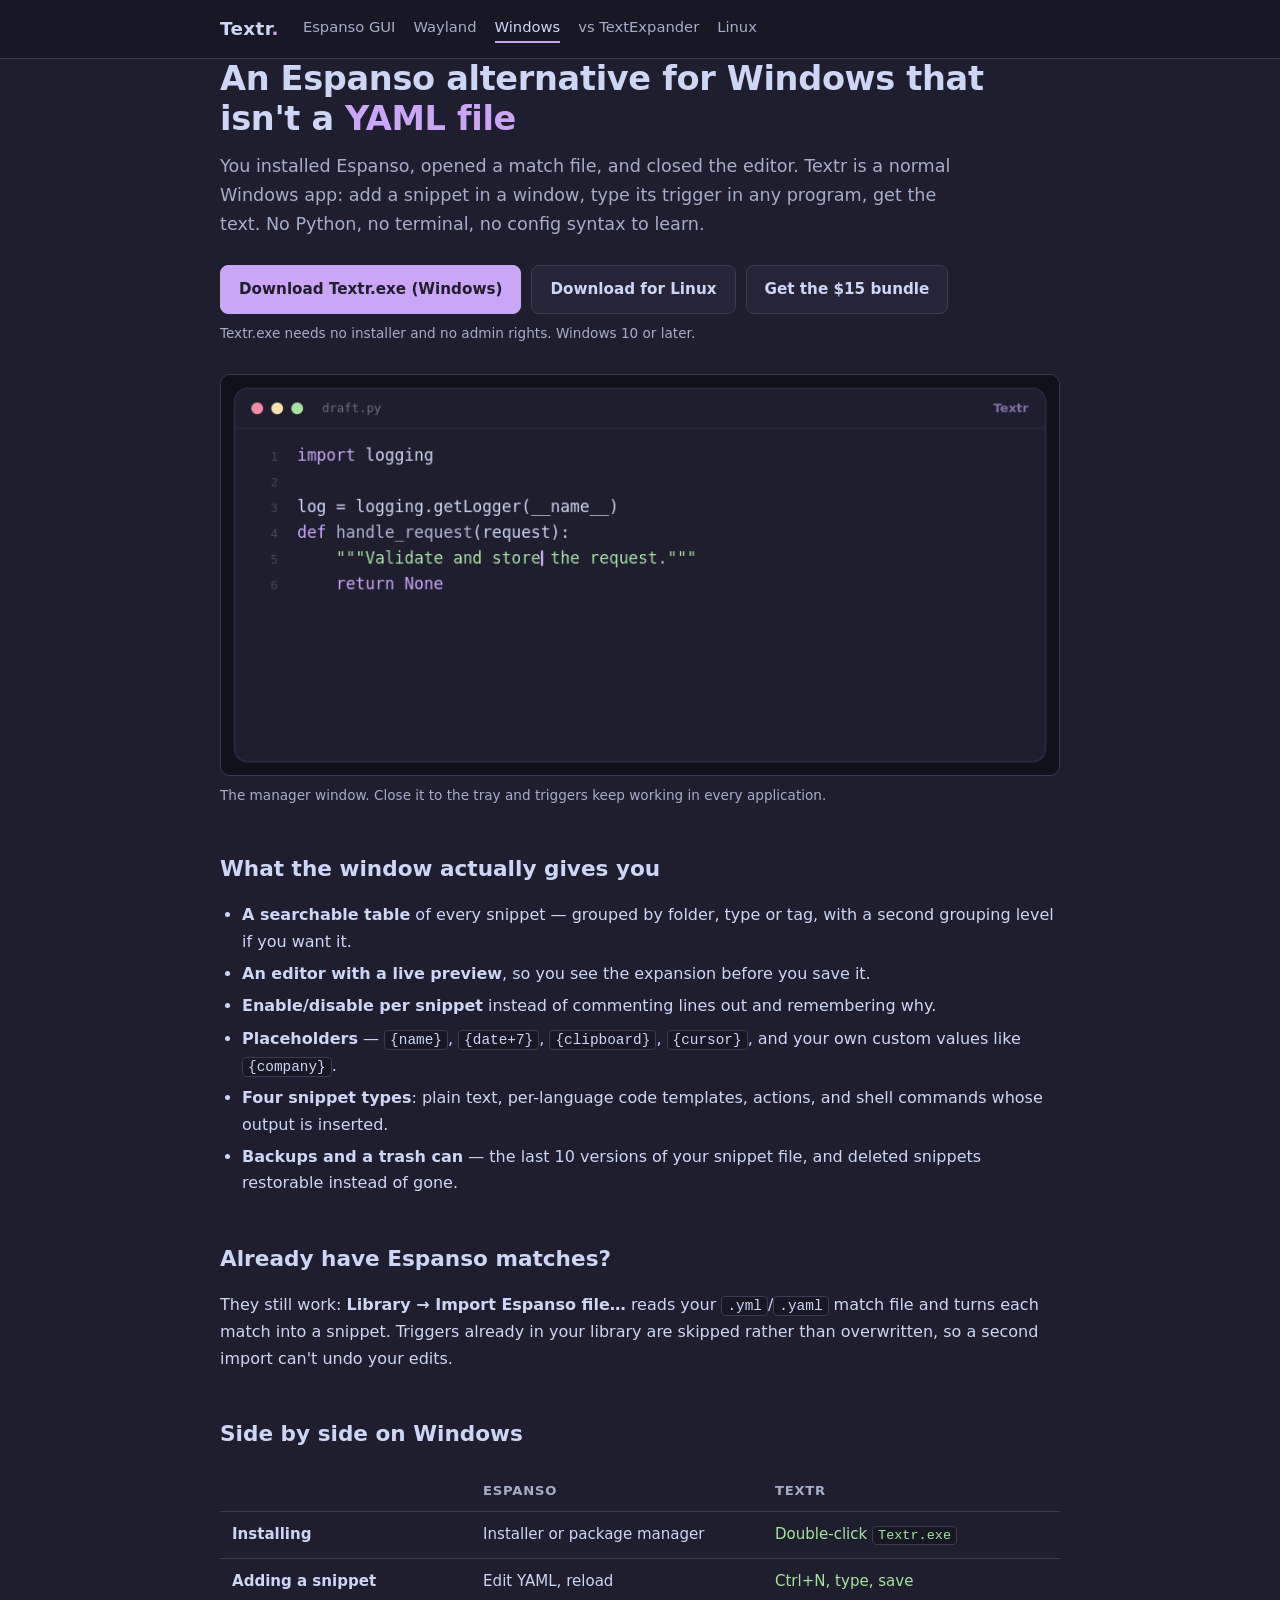
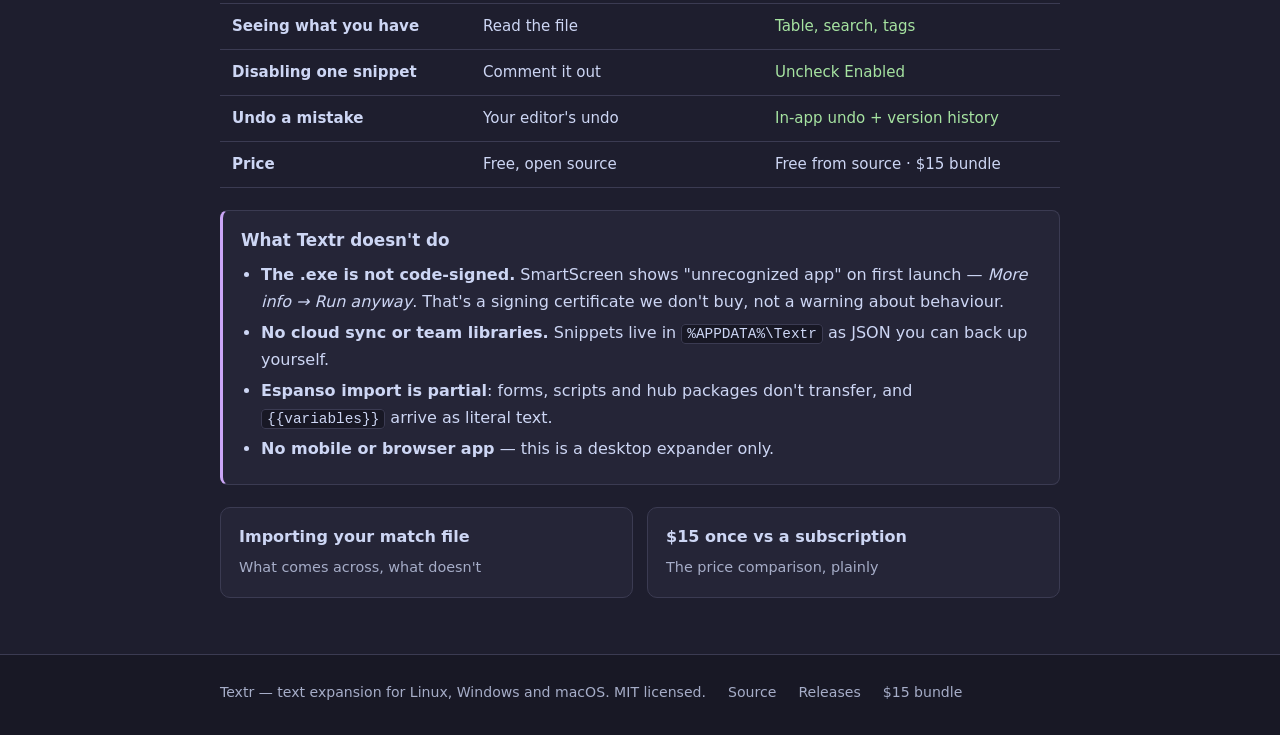
==== espanso-alternative-windows/index.html @ 87aaef40 "Serve the landing pages from the Pages branch root Pages is enabled as a branch deploy from master, " ====
<!doctype html>
<html lang="en">
<head>
<meta charset="utf-8">
<meta name="viewport" content="width=device-width, initial-scale=1">
<title>Espanso alternative for Windows — a GUI, not a YAML file | Textr</title>
<meta name="description" content="Download Textr.exe and manage snippets in a window instead of a match file. Windows 10+, no Python, no terminal. Imports Espanso match files if you already have them, and skips triggers you've edited.">
<meta name="theme-color" content="#1e1e2e">
<meta property="og:type" content="website">
<meta property="og:title" content="Espanso alternative for Windows — a GUI, not a YAML file">
<meta property="og:description" content="A prebuilt .exe, a snippet table and a tray icon. For everyone who opened a match file and closed the editor.">
<link rel="stylesheet" href="../style.css">
</head>
<body>
<header class="nav">
  <div class="wrap">
    <a class="brand" href="../">Textr<span>.</span></a>
    <nav>
      <a href="../espanso-gui/">Espanso GUI</a>
      <a href="../text-expander-wayland/">Wayland</a>
      <a href="../espanso-alternative-windows/" aria-current="page">Windows</a>
      <a href="../textexpander-alternative/">vs TextExpander</a>
      <a href="../text-expander-linux/">Linux</a>
    </nav>
  </div>
</header>

<main class="wrap">
  <h1>An Espanso alternative for Windows that isn't a <em>YAML file</em></h1>
  <p class="lede">You installed Espanso, opened a match file, and closed the editor. Textr is a normal Windows app: add a snippet in a window, type its trigger in any program, get the text. No Python, no terminal, no config syntax to learn.</p>

  <div class="buttons">
    <a class="btn btn-primary" href="https://github.com/Landaluce/Textr/releases/latest">Download Textr.exe (Windows)</a>
    <a class="btn" href="https://github.com/Landaluce/Textr/releases/latest">Download for Linux</a>
    <a class="btn" href="https://alvaroluce.gumroad.com/l/textr">Get the $15 bundle</a>
  </div>
  <p class="hint">Textr.exe needs no installer and no admin rights. Windows 10 or later.</p>

  <figure>
    <img src="../assets/demo.gif" width="880" height="420" alt="Textr's snippet manager: searching snippets and expanding a trigger into a Python template">
    <figcaption>The manager window. Close it to the tray and triggers keep working in every application.</figcaption>
  </figure>

  <h2>What the window actually gives you</h2>
  <ul>
    <li><strong>A searchable table</strong> of every snippet — grouped by folder, type or tag, with a second grouping level if you want it.</li>
    <li><strong>An editor with a live preview</strong>, so you see the expansion before you save it.</li>
    <li><strong>Enable/disable per snippet</strong> instead of commenting lines out and remembering why.</li>
    <li><strong>Placeholders</strong> — <code>{name}</code>, <code>{date+7}</code>, <code>{clipboard}</code>, <code>{cursor}</code>, and your own custom values like <code>{company}</code>.</li>
    <li><strong>Four snippet types</strong>: plain text, per-language code templates, actions, and shell commands whose output is inserted.</li>
    <li><strong>Backups and a trash can</strong> — the last 10 versions of your snippet file, and deleted snippets restorable instead of gone.</li>
  </ul>

  <h2>Already have Espanso matches?</h2>
  <p>They still work: <strong>Library → Import Espanso file…</strong> reads your <code>.yml</code>/<code>.yaml</code> match file and turns each match into a snippet. Triggers already in your library are skipped rather than overwritten, so a second import can't undo your edits.</p>

  <h2>Side by side on Windows</h2>
  <div class="table-scroll">
  <table>
    <thead><tr><th> </th><th>Espanso</th><th>Textr</th></tr></thead>
    <tbody>
      <tr><th>Installing</th><td>Installer or package manager</td><td class="yes">Double-click <code>Textr.exe</code></td></tr>
      <tr><th>Adding a snippet</th><td>Edit YAML, reload</td><td class="yes">Ctrl+N, type, save</td></tr>
      <tr><th>Seeing what you have</th><td>Read the file</td><td class="yes">Table, search, tags</td></tr>
      <tr><th>Disabling one snippet</th><td>Comment it out</td><td class="yes">Uncheck Enabled</td></tr>
      <tr><th>Undo a mistake</th><td>Your editor's undo</td><td class="yes">In-app undo + version history</td></tr>
      <tr><th>Price</th><td>Free, open source</td><td>Free from source · $15 bundle</td></tr>
    </tbody>
  </table>
  </div>

  <div class="note">
    <h3>What Textr doesn't do</h3>
    <ul>
      <li><strong>The .exe is not code-signed.</strong> SmartScreen shows "unrecognized app" on first launch — <em>More info → Run anyway</em>. That's a signing certificate we don't buy, not a warning about behaviour.</li>
      <li><strong>No cloud sync or team libraries.</strong> Snippets live in <code>%APPDATA%\Textr</code> as JSON you can back up yourself.</li>
      <li><strong>Espanso import is partial</strong>: forms, scripts and hub packages don't transfer, and <code>{{variables}}</code> arrive as literal text.</li>
      <li><strong>No mobile or browser app</strong> — this is a desktop expander only.</li>
    </ul>
  </div>

  <div class="cards">
    <a class="card" href="../espanso-gui/"><strong>Importing your match file</strong><span>What comes across, what doesn't</span></a>
    <a class="card" href="../textexpander-alternative/"><strong>$15 once vs a subscription</strong><span>The price comparison, plainly</span></a>
  </div>
</main>

<footer>
  <div class="wrap">
    <span>Textr — text expansion for Linux, Windows and macOS. MIT licensed.</span>
    <a href="https://github.com/Landaluce/Textr">Source</a>
    <a href="https://github.com/Landaluce/Textr/releases/latest">Releases</a>
    <a href="https://alvaroluce.gumroad.com/l/textr">$15 bundle</a>
  </div>
</footer>
</body>
</html>
---- style.css ----
:root {
  --bg: #1e1e2e;
  --bg-deep: #181825;
  --panel: #252537;
  --border: #3b3b52;
  --text: #cdd6f4;
  --muted: #a6adc8;
  --accent: #cba6f7;
  --accent-2: #89b4fa;
  --green: #a6e3a1;
  --red: #f38ba8;
}

* { box-sizing: border-box; }

html { -webkit-text-size-adjust: 100%; }

body {
  margin: 0;
  background: var(--bg);
  color: var(--text);
  font: 16px/1.65 system-ui, -apple-system, "Segoe UI", Roboto, Ubuntu, Cantarell, sans-serif;
}

.wrap { max-width: 880px; margin: 0 auto; padding: 0 20px; }

a { color: var(--accent-2); text-decoration: none; }
a:hover { text-decoration: underline; }

header.nav {
  border-bottom: 1px solid var(--border);
  background: var(--bg-deep);
  position: sticky;
  top: 0;
  z-index: 10;
}
header.nav .wrap {
  display: flex;
  align-items: center;
  gap: 24px;
  min-height: 58px;
  flex-wrap: wrap;
}
.brand {
  font-weight: 700;
  font-size: 1.15rem;
  color: var(--text);
  letter-spacing: 0.02em;
}
.brand span { color: var(--accent); }
header.nav nav { display: flex; gap: 18px; flex-wrap: wrap; font-size: 0.92rem; }
header.nav nav a { color: var(--muted); }
header.nav nav a:hover { color: var(--text); text-decoration: none; }
header.nav nav a[aria-current="page"] { color: var(--text); border-bottom: 2px solid var(--accent); padding-bottom: 2px; }

main { padding: 44px 0 20px; }

h1 {
  font-size: 2.1rem;
  line-height: 1.2;
  margin: 0 0 12px;
  letter-spacing: -0.01em;
}
h1 em { color: var(--accent); font-style: normal; }
h2 { font-size: 1.35rem; margin: 44px 0 12px; }
h3 { font-size: 1.05rem; margin: 26px 0 6px; }

.lede { font-size: 1.1rem; color: var(--muted); margin: 0 0 26px; max-width: 66ch; }

.buttons { display: flex; gap: 10px; flex-wrap: wrap; margin: 26px 0 8px; }
.btn {
  display: inline-block;
  padding: 11px 18px;
  border-radius: 8px;
  border: 1px solid var(--border);
  background: var(--panel);
  color: var(--text);
  font-weight: 600;
  font-size: 0.95rem;
}
.btn:hover { border-color: var(--accent); text-decoration: none; }
.btn-primary { background: var(--accent); border-color: var(--accent); color: #1e1e2e; }
.btn-primary:hover { background: #d7b7fb; border-color: #d7b7fb; }
.hint { color: var(--muted); font-size: 0.85rem; margin: 0 0 30px; }

figure { margin: 26px 0; }
figure img {
  display: block;
  width: 100%;
  height: auto;
  border: 1px solid var(--border);
  border-radius: 10px;
  background: var(--bg-deep);
}
figcaption { color: var(--muted); font-size: 0.85rem; margin-top: 8px; }

.table-scroll { overflow-x: auto; margin: 18px 0 8px; }
table { width: 100%; border-collapse: collapse; font-size: 0.94rem; min-width: 520px; }
th, td { text-align: left; padding: 10px 12px; border-bottom: 1px solid var(--border); vertical-align: top; }
thead th { color: var(--muted); font-weight: 600; font-size: 0.82rem; text-transform: uppercase; letter-spacing: 0.06em; }
tbody th { font-weight: 600; color: var(--text); white-space: nowrap; }
td.yes { color: var(--green); }
td.no { color: var(--red); }

.note {
  border: 1px solid var(--border);
  border-left: 3px solid var(--accent);
  background: var(--panel);
  border-radius: 8px;
  padding: 16px 18px;
  margin: 22px 0;
}
.note h2, .note h3 { margin-top: 0; }
.note ul { margin: 8px 0 0; padding-left: 20px; }
.note li { margin: 5px 0; }

ol, ul { padding-left: 22px; }
li { margin: 6px 0; }

code, pre {
  font-family: ui-monospace, SFMono-Regular, "SF Mono", Menlo, Consolas, monospace;
  font-size: 0.9em;
}
code { background: var(--bg-deep); border: 1px solid var(--border); border-radius: 4px; padding: 1px 5px; }
pre {
  background: var(--bg-deep);
  border: 1px solid var(--border);
  border-radius: 8px;
  padding: 14px 16px;
  overflow-x: auto;
}
pre code { background: none; border: 0; padding: 0; }

.cards { display: grid; grid-template-columns: repeat(auto-fit, minmax(240px, 1fr)); gap: 14px; margin: 22px 0; }
.card {
  display: block;
  border: 1px solid var(--border);
  background: var(--panel);
  border-radius: 10px;
  padding: 16px 18px;
  color: var(--text);
}
.card:hover { border-color: var(--accent); text-decoration: none; }
.card strong { display: block; margin-bottom: 4px; }
.card span { color: var(--muted); font-size: 0.9rem; }

footer {
  border-top: 1px solid var(--border);
  background: var(--bg-deep);
  color: var(--muted);
  font-size: 0.88rem;
  margin-top: 56px;
  padding: 26px 0 34px;
}
footer .wrap { display: flex; gap: 10px 22px; flex-wrap: wrap; }
footer a { color: var(--muted); }
footer a:hover { color: var(--text); }

@media (max-width: 560px) {
  h1 { font-size: 1.7rem; }
  main { padding-top: 30px; }
  .btn { width: 100%; text-align: center; }
}
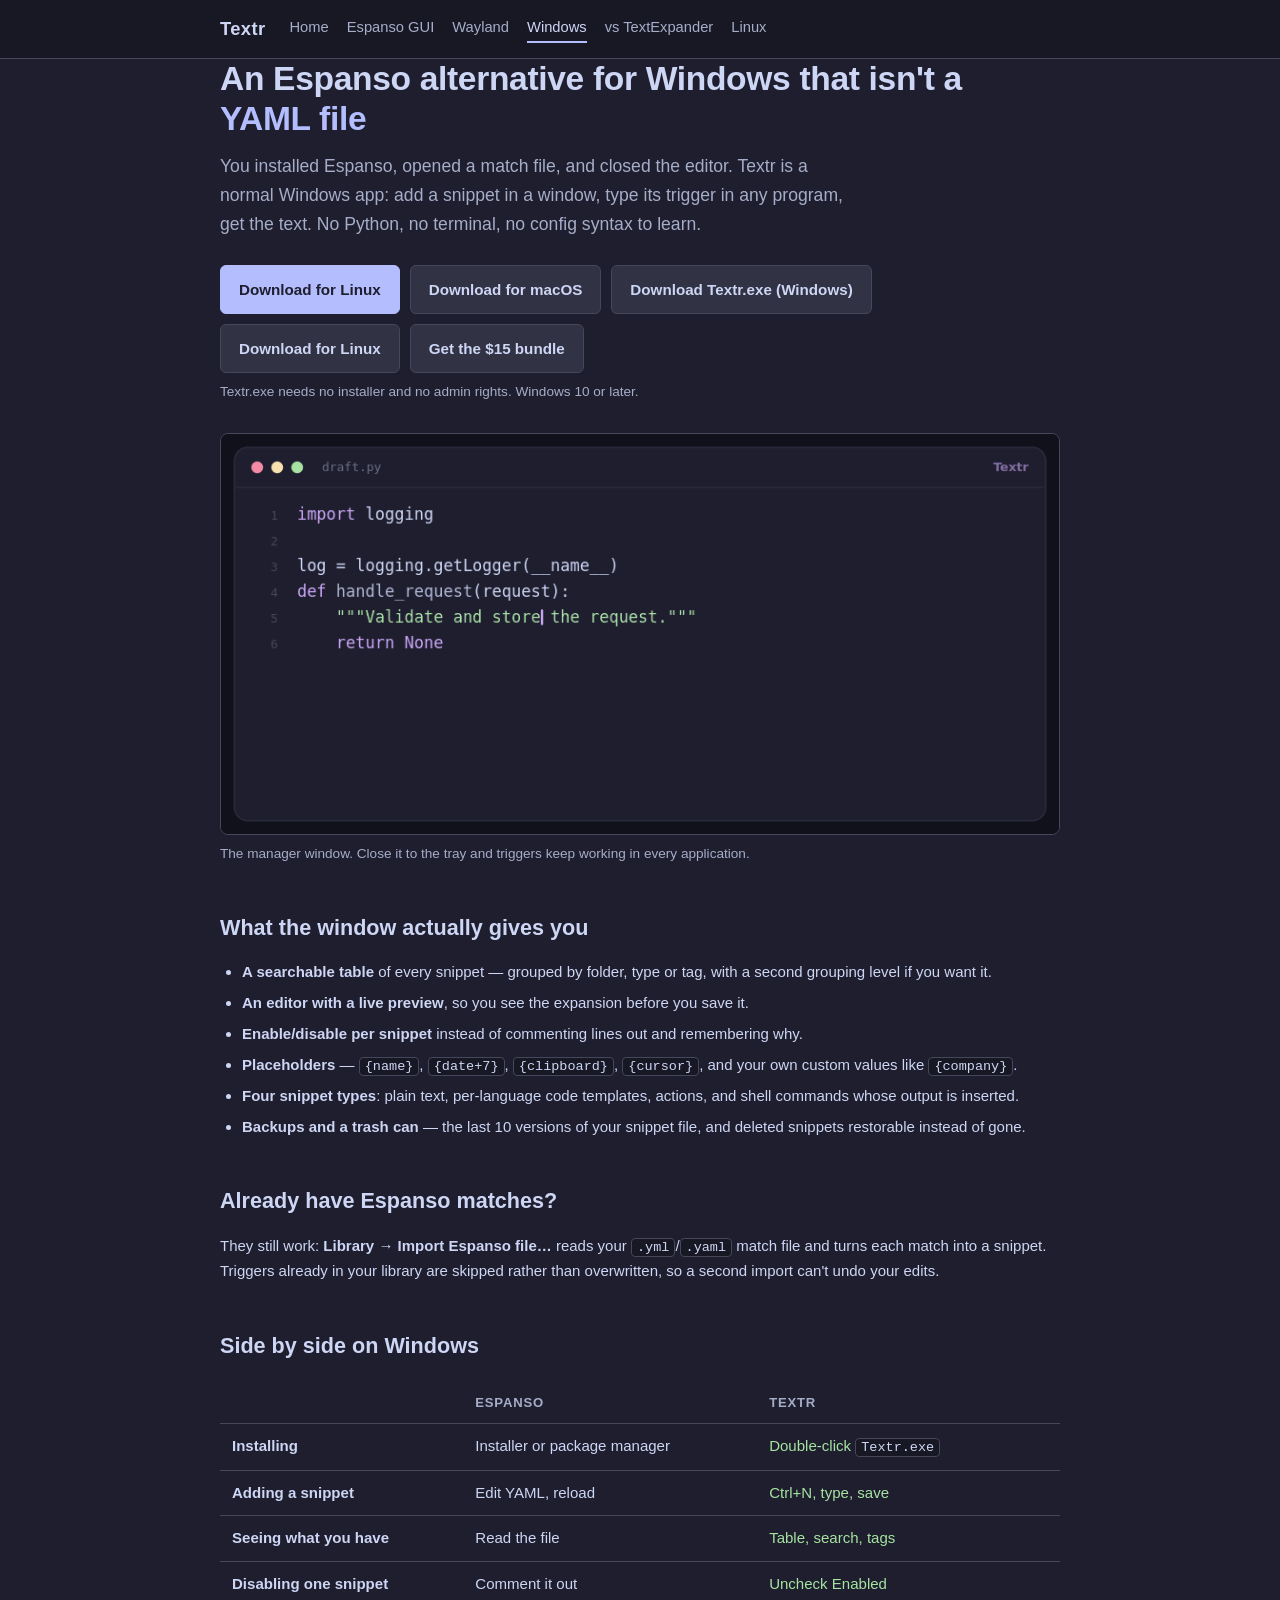
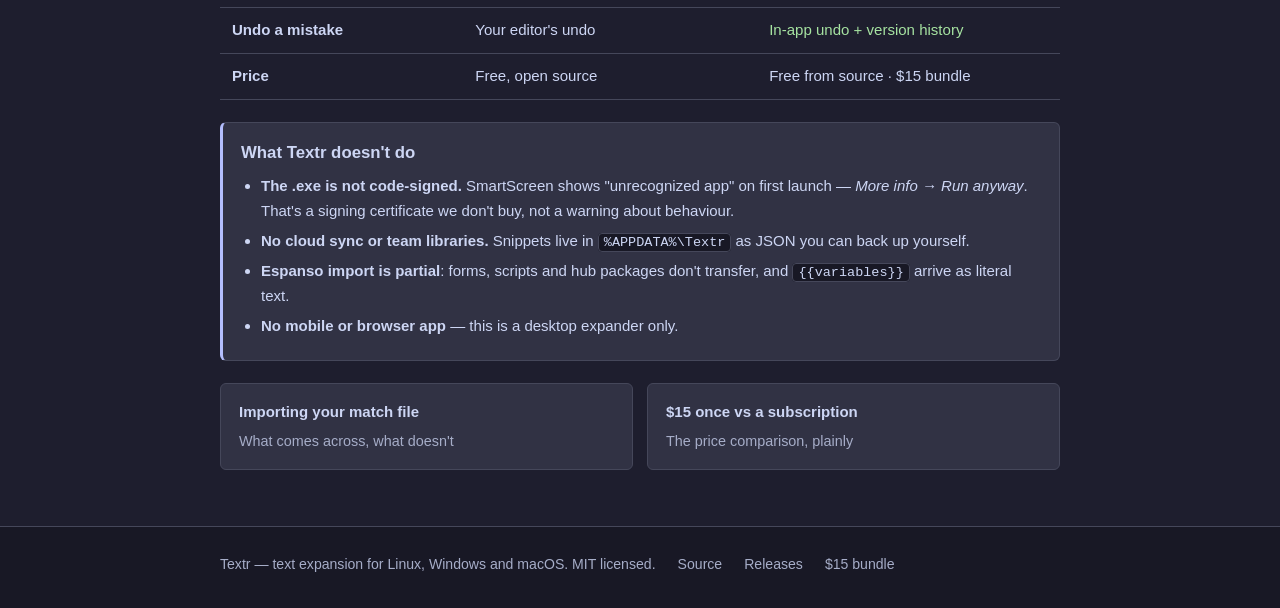
==== commit 592b7673: "Add a macOS download and Home link, and match the app's theme tokens The macOS build had no button a" ====
--- a/espanso-alternative-windows/index.html
+++ b/espanso-alternative-windows/index.html
@@ -9,13 +9,16 @@
 <meta property="og:type" content="website">
 <meta property="og:title" content="Espanso alternative for Windows — a GUI, not a YAML file">
 <meta property="og:description" content="A prebuilt .exe, a snippet table and a tray icon. For everyone who opened a match file and closed the editor.">
-<link rel="stylesheet" href="../style.css">
+<meta name="color-scheme" content="dark">
+<style>html{background:#1e1e2e;color:#cdd6f4}</style>
+<link rel="stylesheet" href="../style.css?v=2">
 </head>
 <body>
 <header class="nav">
   <div class="wrap">
-    <a class="brand" href="../">Textr<span>.</span></a>
+    <a class="brand" href="../">Textr</a>
     <nav>
+      <a href="../">Home</a>
       <a href="../espanso-gui/">Espanso GUI</a>
       <a href="../text-expander-wayland/">Wayland</a>
       <a href="../espanso-alternative-windows/" aria-current="page">Windows</a>
@@ -30,7 +33,9 @@
   <p class="lede">You installed Espanso, opened a match file, and closed the editor. Textr is a normal Windows app: add a snippet in a window, type its trigger in any program, get the text. No Python, no terminal, no config syntax to learn.</p>
 
   <div class="buttons">
-    <a class="btn btn-primary" href="https://github.com/Landaluce/Textr/releases/latest">Download Textr.exe (Windows)</a>
+    <a class="btn btn-primary" href="https://github.com/Landaluce/Textr/releases/latest">Download for Linux</a>
+    <a class="btn" href="https://github.com/Landaluce/Textr/releases/latest">Download for macOS</a>
+    <a class="btn" href="https://github.com/Landaluce/Textr/releases/latest">Download Textr.exe (Windows)</a>
     <a class="btn" href="https://github.com/Landaluce/Textr/releases/latest">Download for Linux</a>
     <a class="btn" href="https://alvaroluce.gumroad.com/l/textr">Get the $15 bundle</a>
   </div>
--- a/style.css
+++ b/style.css
@@ -1,30 +1,40 @@
+/* Palette mirrors Textr's own stylesheet.py (Catppuccin Mocha):
+   base #1e1e2e, mantle #181825, surface0 #313244, surface1 #45475a,
+   text #cdd6f4, subtext0 #a6adc8, lavender #b4befe, blue #89b4fa. */
+
 :root {
-  --bg: #1e1e2e;
-  --bg-deep: #181825;
-  --panel: #252537;
-  --border: #3b3b52;
+  --bg: #1e1e2e;       /* base, same as QWidget background */
+  --bg-deep: #181825;  /* mantle, used for header/footer/code */
+  --panel: #313244;    /* surface0, same as the app's buttons/panels */
+  --border: #45475a;   /* surface1, same as QGroupBox borders */
   --text: #cdd6f4;
   --muted: #a6adc8;
-  --accent: #cba6f7;
-  --accent-2: #89b4fa;
+  --accent: #b4befe;   /* lavender: the app's single primary action colour */
+  --link: #89b4fa;
   --green: #a6e3a1;
   --red: #f38ba8;
 }
 
 * { box-sizing: border-box; }
 
-html { -webkit-text-size-adjust: 100%; }
+html {
+  -webkit-text-size-adjust: 100%;
+  background: var(--bg);
+  color-scheme: dark;
+}
 
 body {
   margin: 0;
   background: var(--bg);
   color: var(--text);
-  font: 16px/1.65 system-ui, -apple-system, "Segoe UI", Roboto, Ubuntu, Cantarell, sans-serif;
+  font-family: "Segoe UI", "Ubuntu", "Noto Sans", Arial, system-ui, sans-serif;
+  font-size: 15px;
+  line-height: 1.65;
 }
 
 .wrap { max-width: 880px; margin: 0 auto; padding: 0 20px; }
 
-a { color: var(--accent-2); text-decoration: none; }
+a { color: var(--link); text-decoration: none; }
 a:hover { text-decoration: underline; }
 
 header.nav {
@@ -47,7 +57,6 @@
   color: var(--text);
   letter-spacing: 0.02em;
 }
-.brand span { color: var(--accent); }
 header.nav nav { display: flex; gap: 18px; flex-wrap: wrap; font-size: 0.92rem; }
 header.nav nav a { color: var(--muted); }
 header.nav nav a:hover { color: var(--text); text-decoration: none; }
@@ -71,7 +80,7 @@
 .btn {
   display: inline-block;
   padding: 11px 18px;
-  border-radius: 8px;
+  border-radius: 6px;
   border: 1px solid var(--border);
   background: var(--panel);
   color: var(--text);
@@ -80,7 +89,7 @@
 }
 .btn:hover { border-color: var(--accent); text-decoration: none; }
 .btn-primary { background: var(--accent); border-color: var(--accent); color: #1e1e2e; }
-.btn-primary:hover { background: #d7b7fb; border-color: #d7b7fb; }
+.btn-primary:hover { background: #c7d0fe; border-color: #c7d0fe; }
 .hint { color: var(--muted); font-size: 0.85rem; margin: 0 0 30px; }
 
 figure { margin: 26px 0; }
@@ -89,7 +98,7 @@
   width: 100%;
   height: auto;
   border: 1px solid var(--border);
-  border-radius: 10px;
+  border-radius: 8px;
   background: var(--bg-deep);
 }
 figcaption { color: var(--muted); font-size: 0.85rem; margin-top: 8px; }
@@ -106,7 +115,7 @@
   border: 1px solid var(--border);
   border-left: 3px solid var(--accent);
   background: var(--panel);
-  border-radius: 8px;
+  border-radius: 6px;
   padding: 16px 18px;
   margin: 22px 0;
 }
@@ -121,11 +130,17 @@
   font-family: ui-monospace, SFMono-Regular, "SF Mono", Menlo, Consolas, monospace;
   font-size: 0.9em;
 }
-code { background: var(--bg-deep); border: 1px solid var(--border); border-radius: 4px; padding: 1px 5px; }
+code {
+  background: var(--bg-deep);
+  border: 1px solid var(--border);
+  border-radius: 4px;
+  padding: 1px 5px;
+  color: var(--text);
+}
 pre {
   background: var(--bg-deep);
   border: 1px solid var(--border);
-  border-radius: 8px;
+  border-radius: 6px;
   padding: 14px 16px;
   overflow-x: auto;
 }
@@ -136,7 +151,7 @@
   display: block;
   border: 1px solid var(--border);
   background: var(--panel);
-  border-radius: 10px;
+  border-radius: 6px;
   padding: 16px 18px;
   color: var(--text);
 }
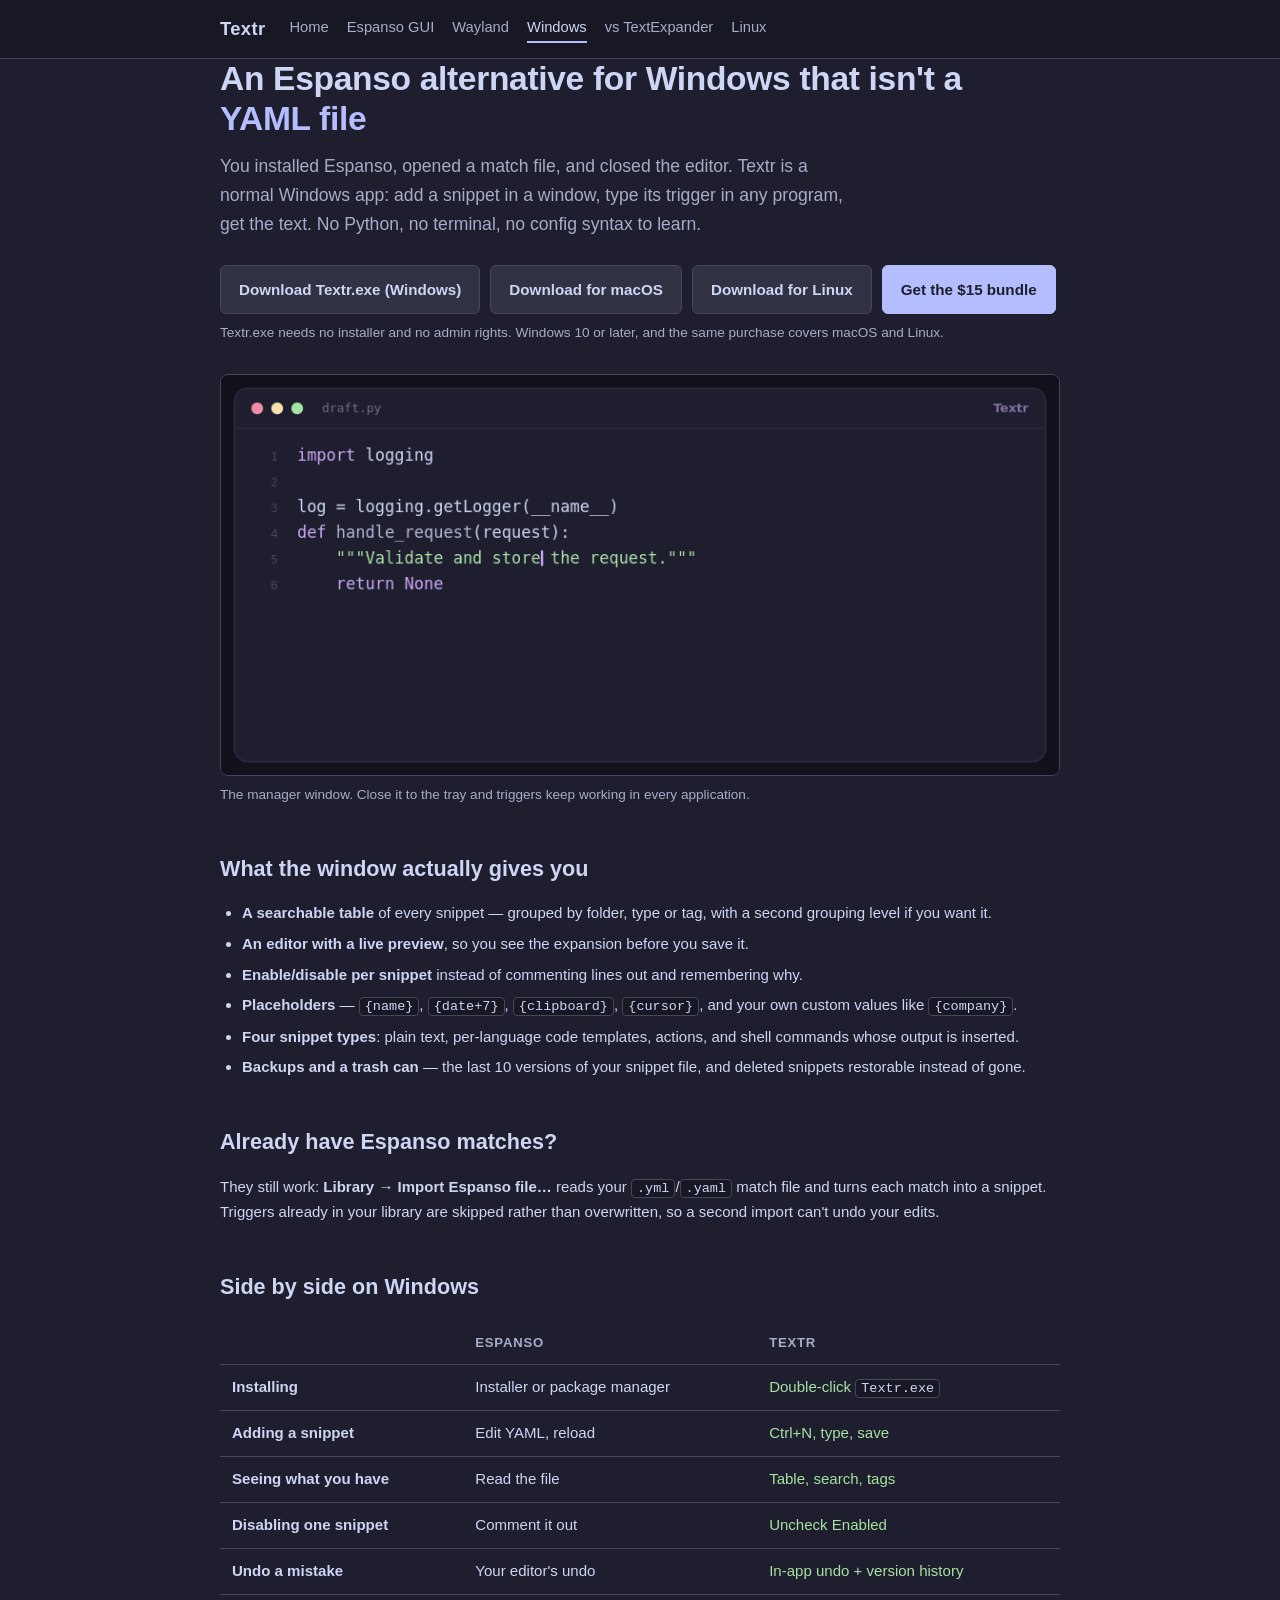
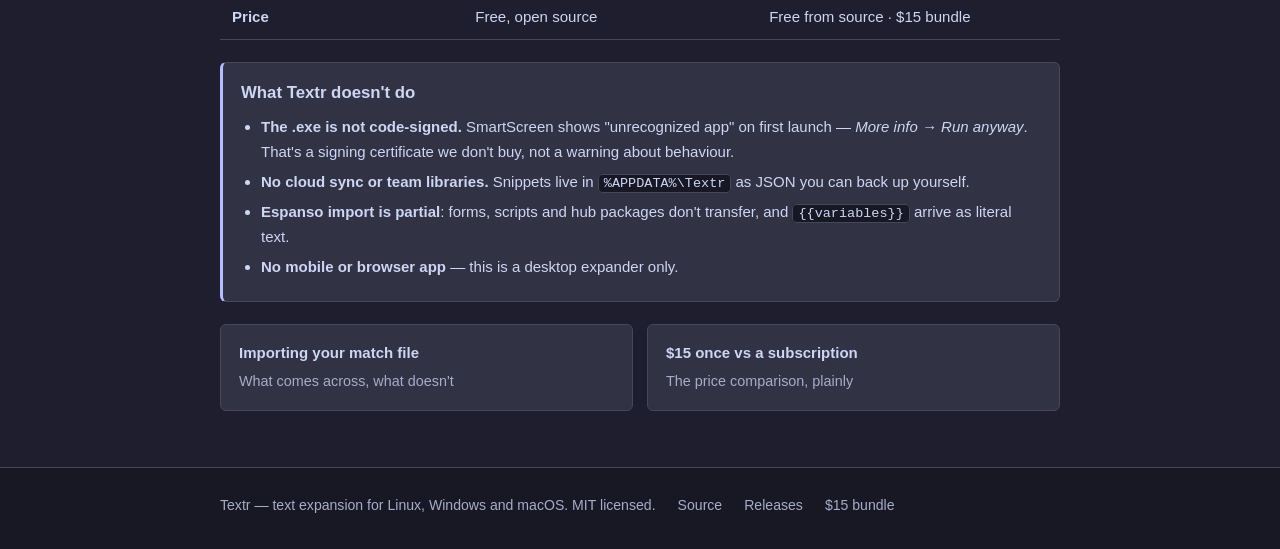
==== commit cde416c5: "Send every download button to the paid bundle The Linux, macOS and Windows buttons pointed at the fr" ====
--- a/espanso-alternative-windows/index.html
+++ b/espanso-alternative-windows/index.html
@@ -33,13 +33,12 @@
   <p class="lede">You installed Espanso, opened a match file, and closed the editor. Textr is a normal Windows app: add a snippet in a window, type its trigger in any program, get the text. No Python, no terminal, no config syntax to learn.</p>
 
   <div class="buttons">
-    <a class="btn btn-primary" href="https://github.com/Landaluce/Textr/releases/latest">Download for Linux</a>
-    <a class="btn" href="https://github.com/Landaluce/Textr/releases/latest">Download for macOS</a>
-    <a class="btn" href="https://github.com/Landaluce/Textr/releases/latest">Download Textr.exe (Windows)</a>
-    <a class="btn" href="https://github.com/Landaluce/Textr/releases/latest">Download for Linux</a>
-    <a class="btn" href="https://alvaroluce.gumroad.com/l/textr">Get the $15 bundle</a>
+    <a class="btn" href="https://alvaroluce.gumroad.com/l/textr">Download Textr.exe (Windows)</a>
+    <a class="btn" href="https://alvaroluce.gumroad.com/l/textr">Download for macOS</a>
+    <a class="btn" href="https://alvaroluce.gumroad.com/l/textr">Download for Linux</a>
+    <a class="btn btn-primary" href="https://alvaroluce.gumroad.com/l/textr">Get the $15 bundle</a>
   </div>
-  <p class="hint">Textr.exe needs no installer and no admin rights. Windows 10 or later.</p>
+  <p class="hint">Textr.exe needs no installer and no admin rights. Windows 10 or later, and the same purchase covers macOS and Linux.</p>
 
   <figure>
     <img src="../assets/demo.gif" width="880" height="420" alt="Textr's snippet manager: searching snippets and expanding a trigger into a Python template">
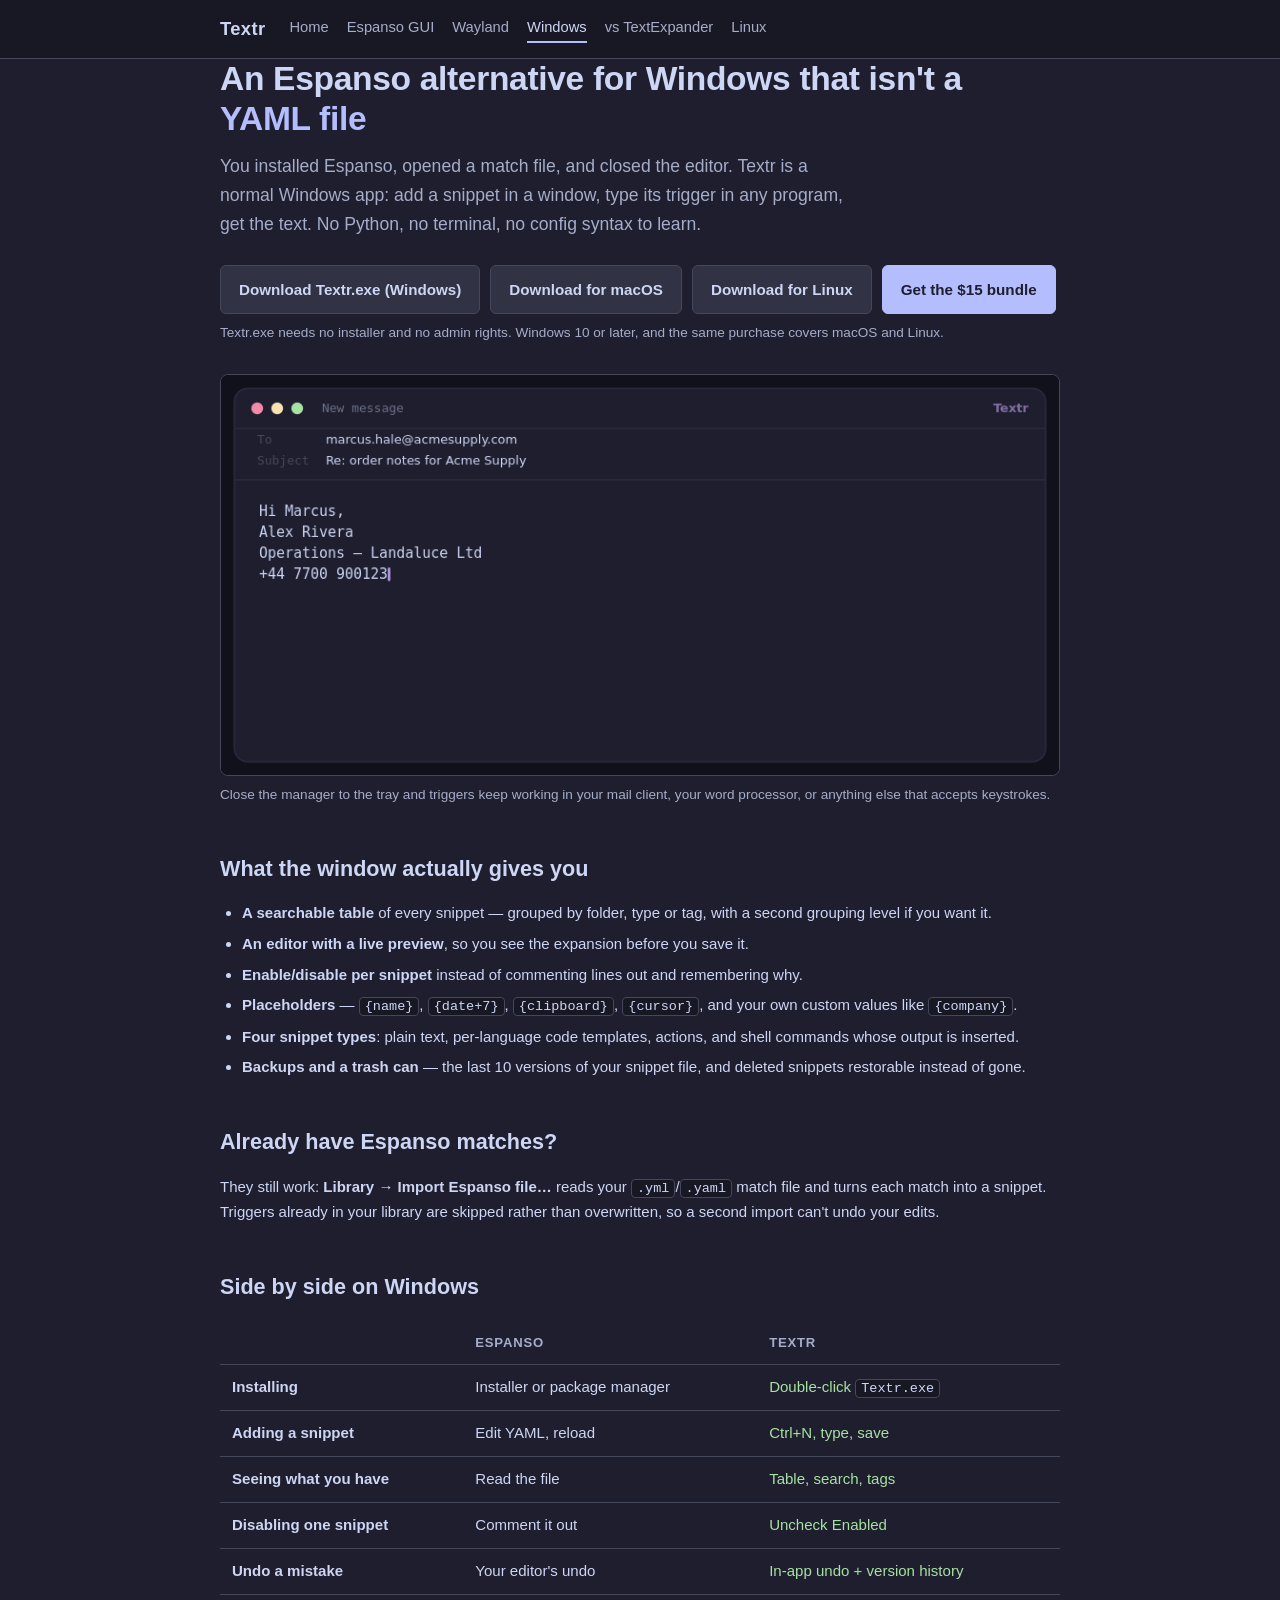
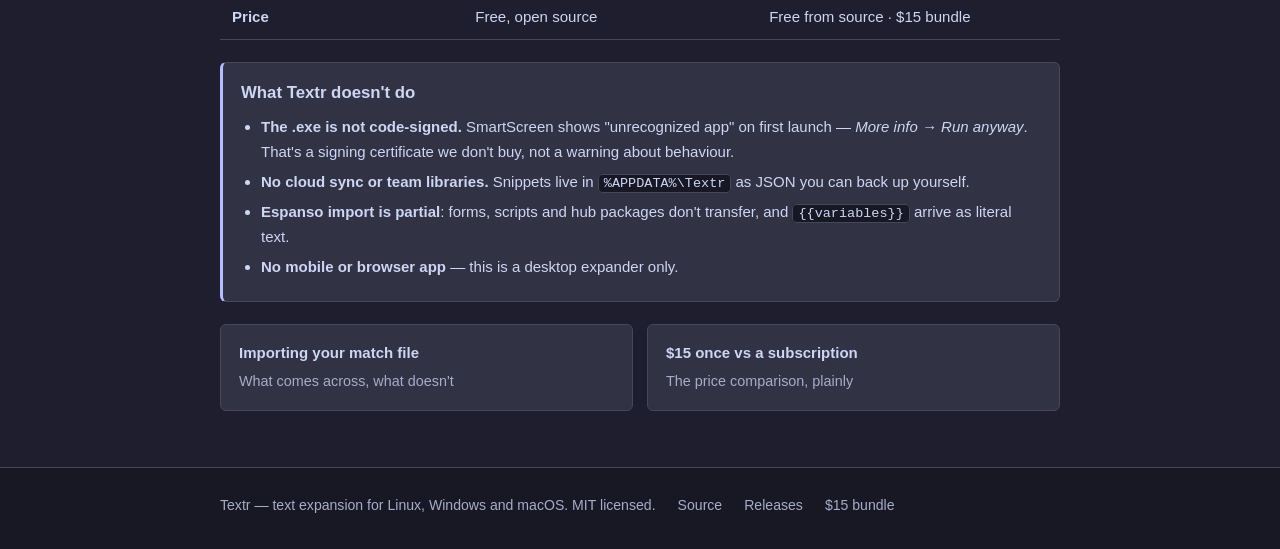
==== commit 8bb1e063: "Give each landing page its own demo GIF Every page reused the same editor animation, so five differe" ====
--- a/espanso-alternative-windows/index.html
+++ b/espanso-alternative-windows/index.html
@@ -41,8 +41,8 @@
   <p class="hint">Textr.exe needs no installer and no admin rights. Windows 10 or later, and the same purchase covers macOS and Linux.</p>
 
   <figure>
-    <img src="../assets/demo.gif" width="880" height="420" alt="Textr's snippet manager: searching snippets and expanding a trigger into a Python template">
-    <figcaption>The manager window. Close it to the tray and triggers keep working in every application.</figcaption>
+    <img src="../assets/demo-windows.gif" width="880" height="420" alt="Signature and address triggers expanding inside a mail compose window">
+    <figcaption>Close the manager to the tray and triggers keep working in your mail client, your word processor, or anything else that accepts keystrokes.</figcaption>
   </figure>
 
   <h2>What the window actually gives you</h2>
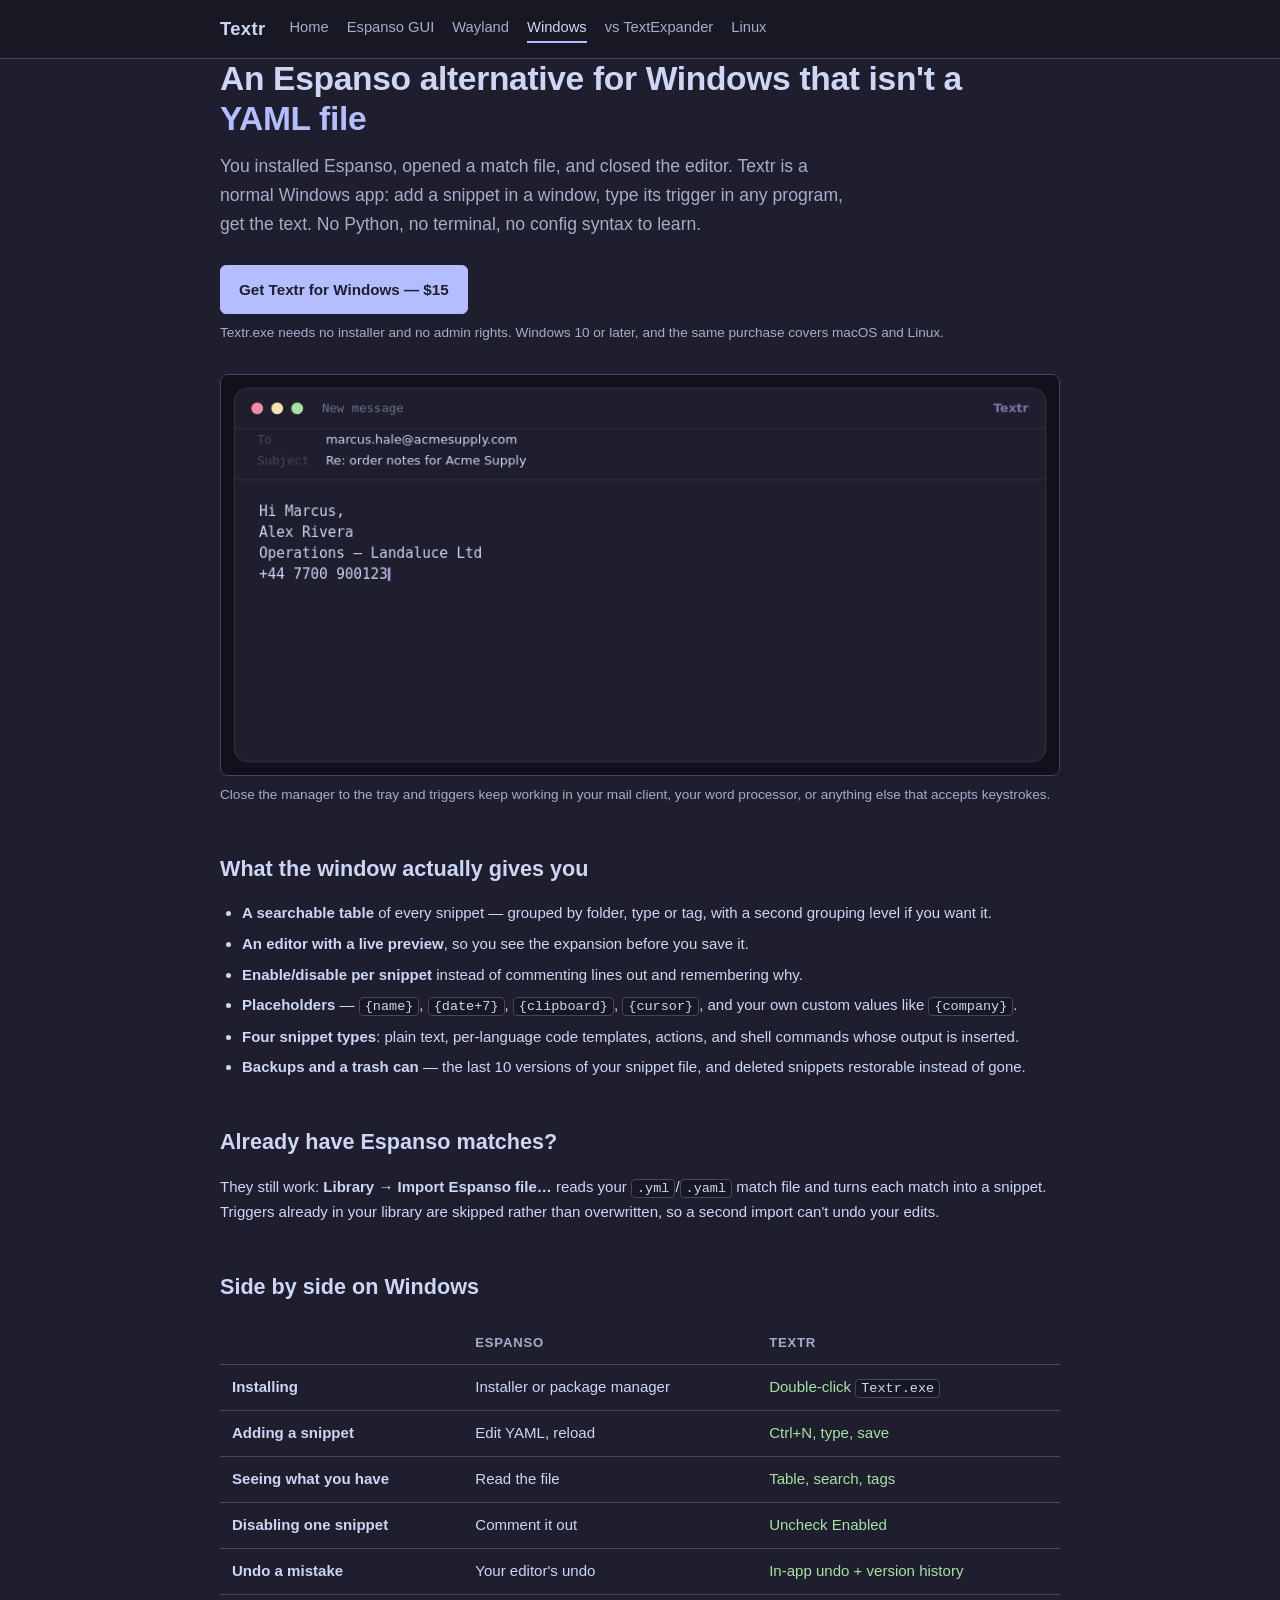
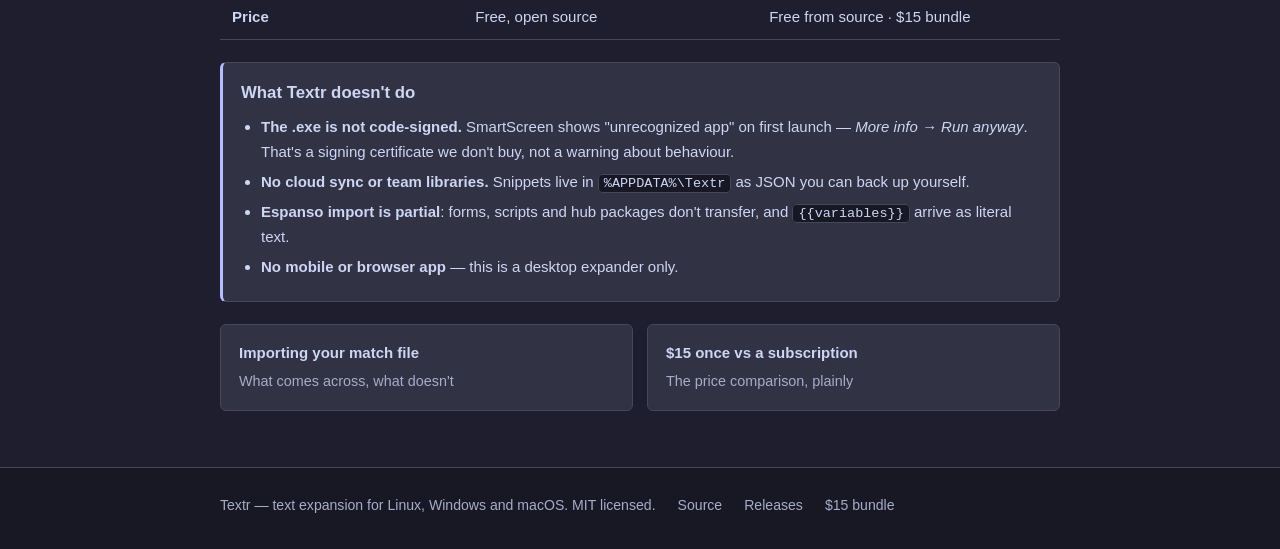
==== commit 79a45841: "Collapse four identical buttons into one call to action All four buttons per page opened the same Gu" ====
--- a/espanso-alternative-windows/index.html
+++ b/espanso-alternative-windows/index.html
@@ -33,10 +33,7 @@
   <p class="lede">You installed Espanso, opened a match file, and closed the editor. Textr is a normal Windows app: add a snippet in a window, type its trigger in any program, get the text. No Python, no terminal, no config syntax to learn.</p>
 
   <div class="buttons">
-    <a class="btn" href="https://alvaroluce.gumroad.com/l/textr">Download Textr.exe (Windows)</a>
-    <a class="btn" href="https://alvaroluce.gumroad.com/l/textr">Download for macOS</a>
-    <a class="btn" href="https://alvaroluce.gumroad.com/l/textr">Download for Linux</a>
-    <a class="btn btn-primary" href="https://alvaroluce.gumroad.com/l/textr">Get the $15 bundle</a>
+    <a class="btn btn-primary" href="https://alvaroluce.gumroad.com/l/textr">Get Textr for Windows — $15</a>
   </div>
   <p class="hint">Textr.exe needs no installer and no admin rights. Windows 10 or later, and the same purchase covers macOS and Linux.</p>
 
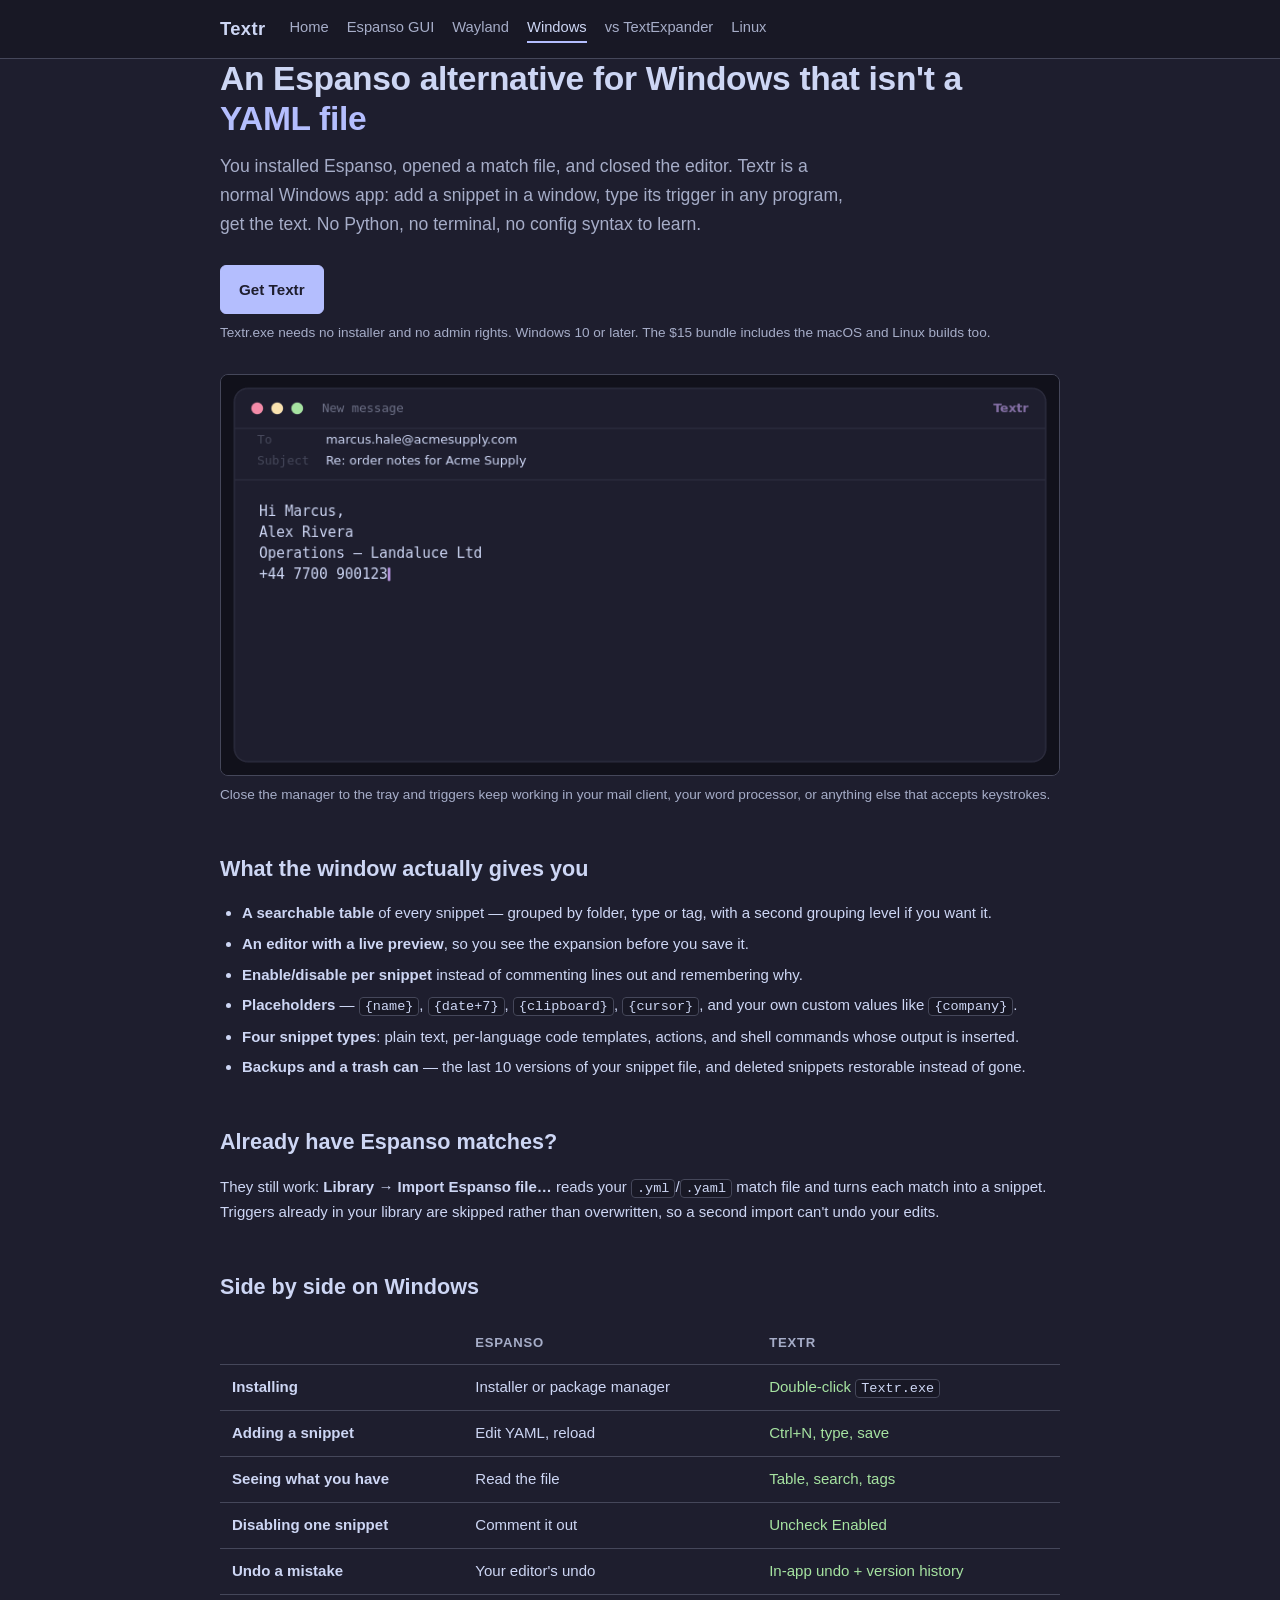
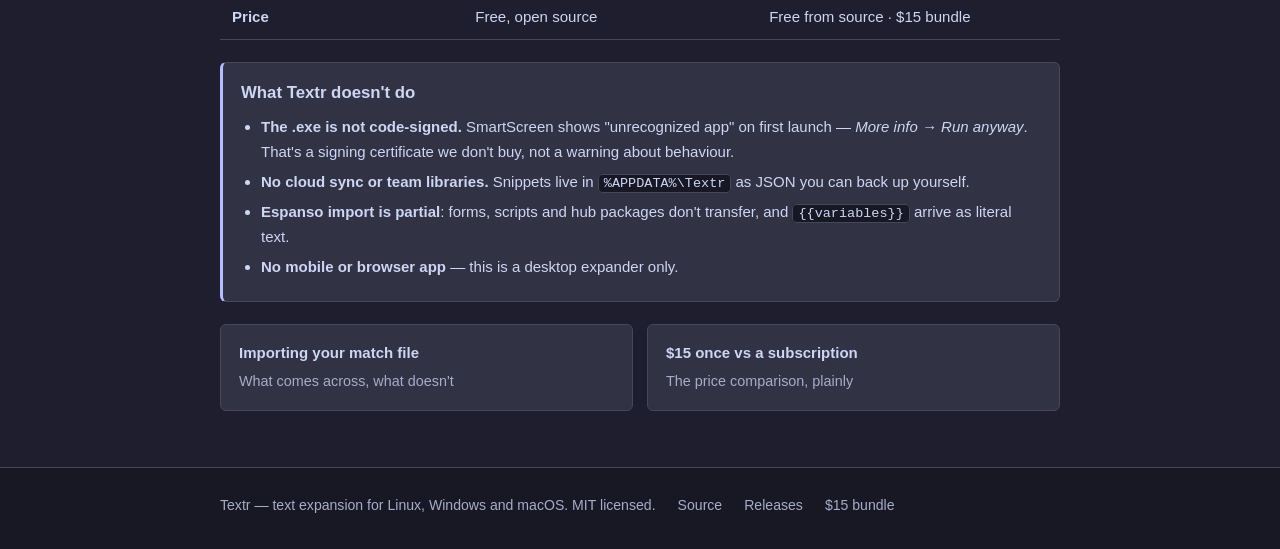
==== commit 9abe2b12: "Shorten the call to action to "Get Textr" The button spent its space on price and platform, which th" ====
--- a/espanso-alternative-windows/index.html
+++ b/espanso-alternative-windows/index.html
@@ -33,9 +33,9 @@
   <p class="lede">You installed Espanso, opened a match file, and closed the editor. Textr is a normal Windows app: add a snippet in a window, type its trigger in any program, get the text. No Python, no terminal, no config syntax to learn.</p>
 
   <div class="buttons">
-    <a class="btn btn-primary" href="https://alvaroluce.gumroad.com/l/textr">Get Textr for Windows — $15</a>
+    <a class="btn btn-primary" href="https://alvaroluce.gumroad.com/l/textr">Get Textr</a>
   </div>
-  <p class="hint">Textr.exe needs no installer and no admin rights. Windows 10 or later, and the same purchase covers macOS and Linux.</p>
+  <p class="hint">Textr.exe needs no installer and no admin rights. Windows 10 or later. The $15 bundle includes the macOS and Linux builds too.</p>
 
   <figure>
     <img src="../assets/demo-windows.gif" width="880" height="420" alt="Signature and address triggers expanding inside a mail compose window">
